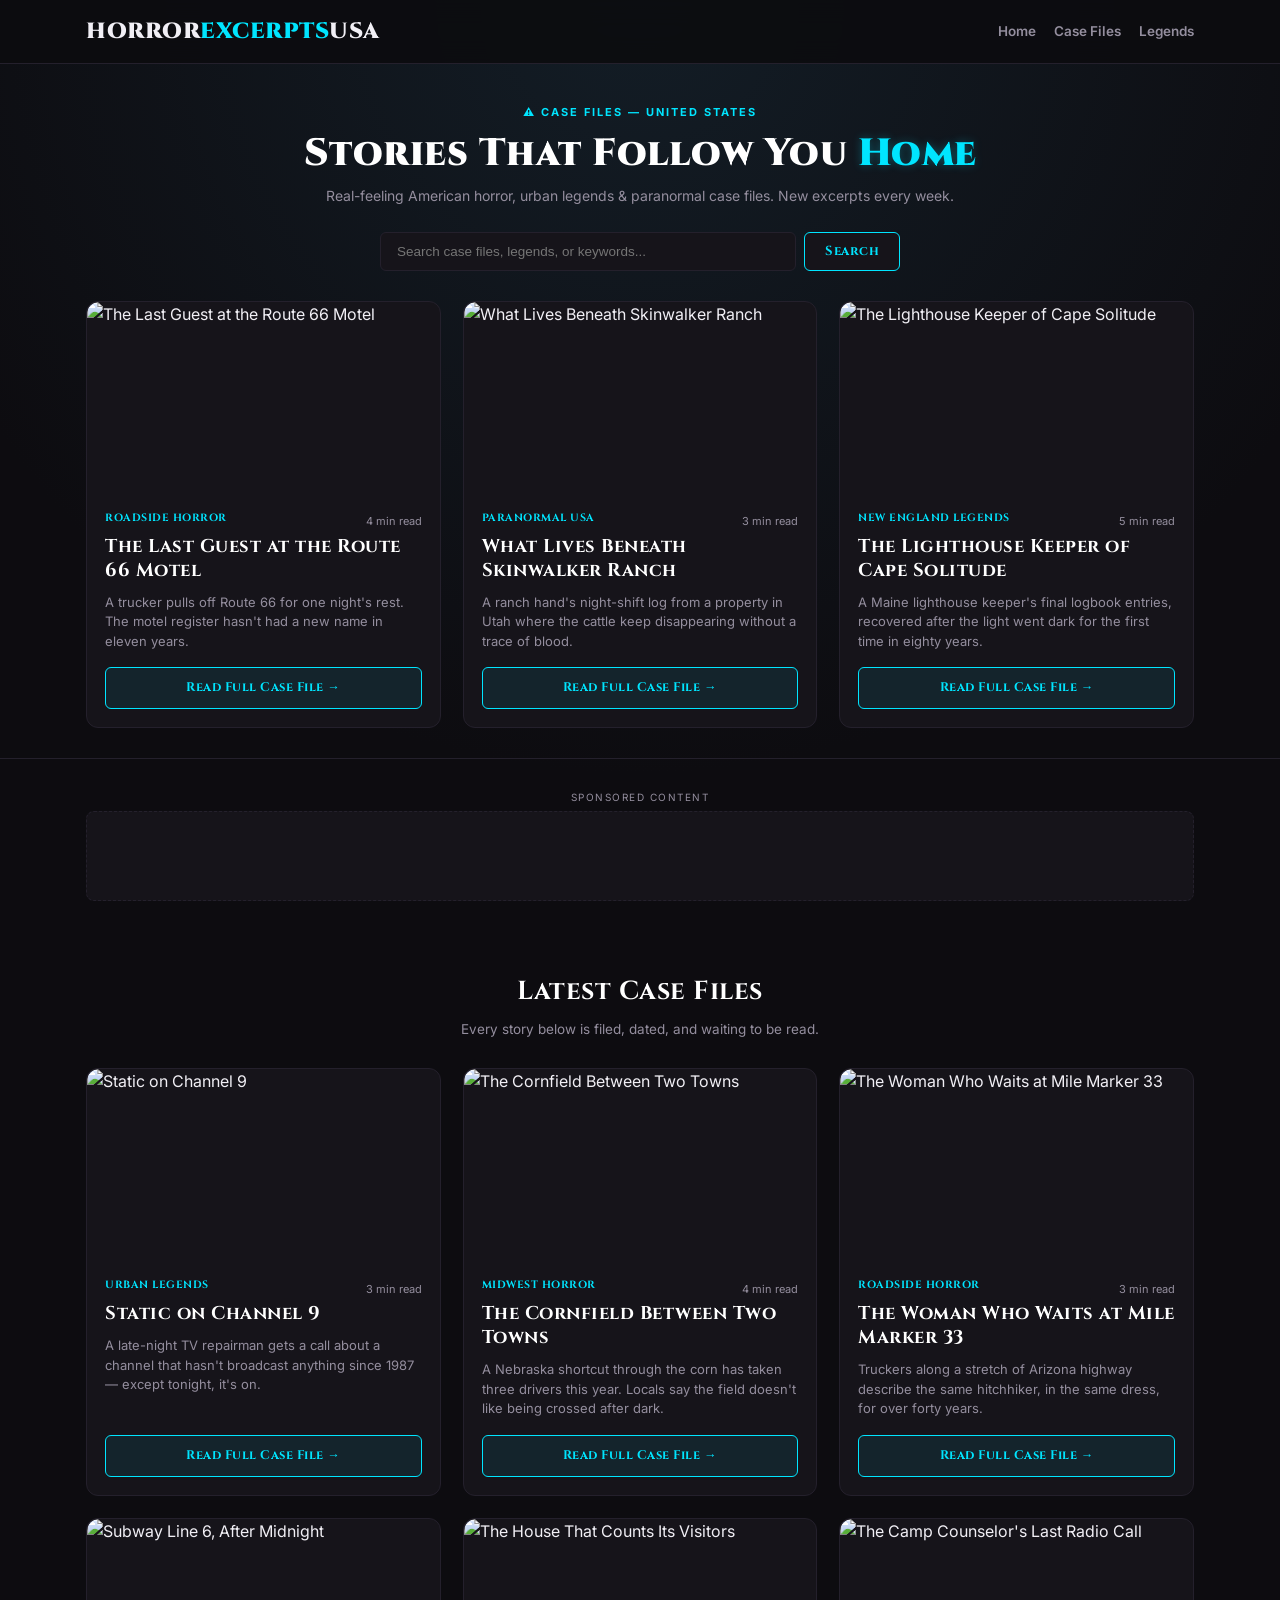
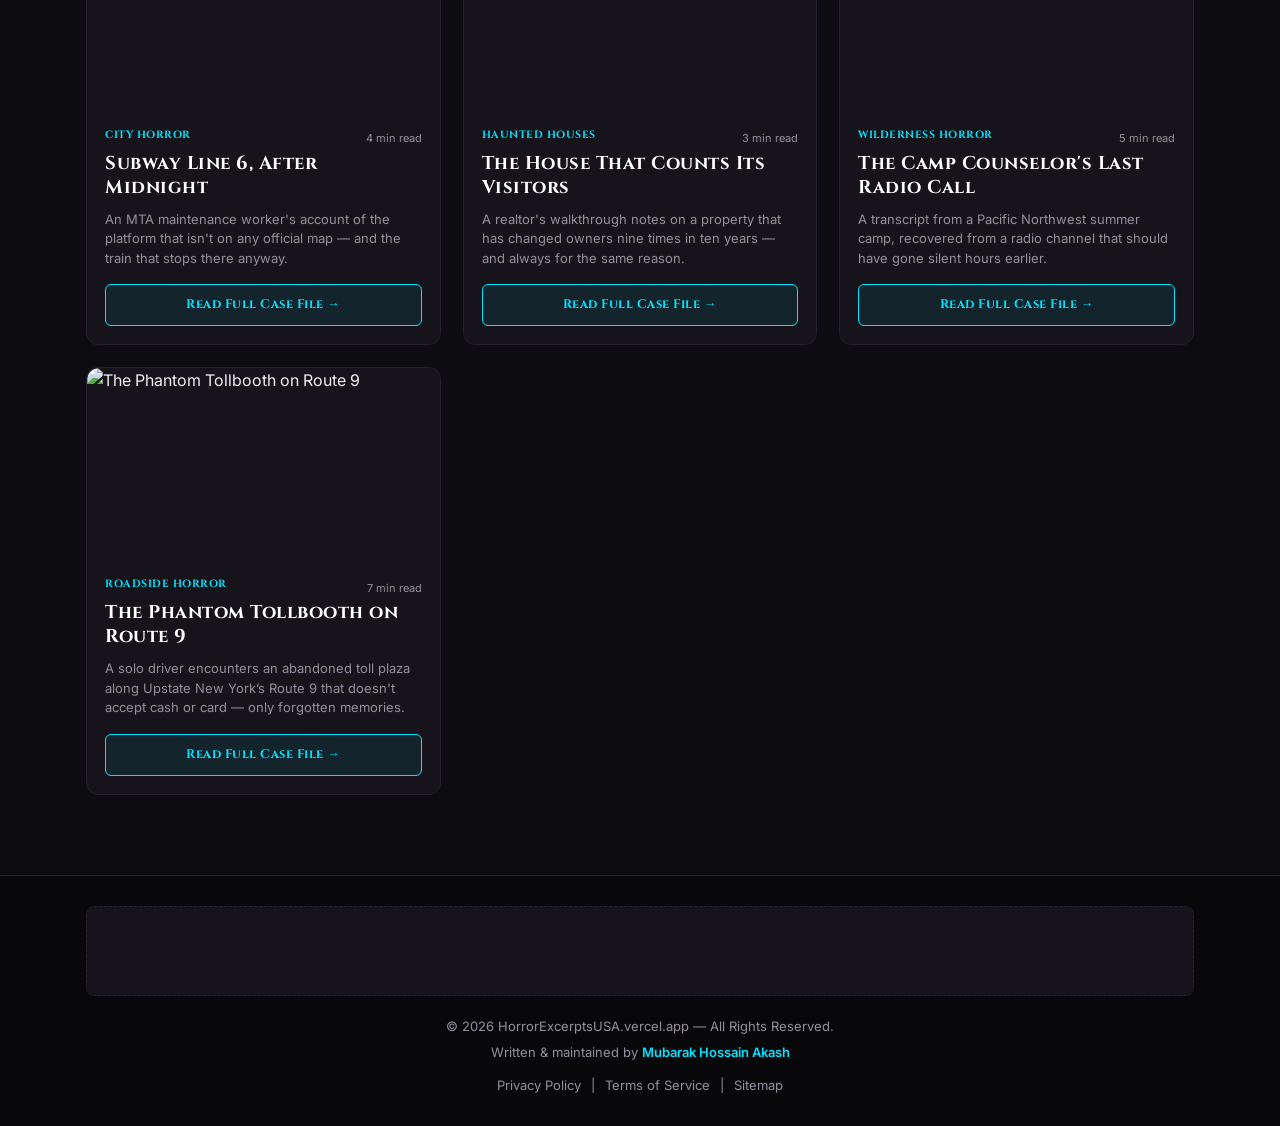
==== index.html @ 47d0366e "Add files via upload" ====
<!DOCTYPE html>
<html lang="en">

<head>
    <meta charset="UTF-8">
    <meta name="viewport" content="width=device-width, initial-scale=1.0">
    <title>HorrorExcerptsUSA | True American Horror Stories & Urban Legends</title>
    <meta name="description"
        content="Real-feeling American horror stories, urban legends, and paranormal case files — from haunted highways to Skinwalker Ranch. New excerpts added weekly.">
    <meta name="keywords"
        content="horror stories USA, American urban legends, scary stories, true horror, paranormal stories, creepy stories USA, haunted places America">
    <meta name="robots" content="index, follow">
    <link rel="canonical" href="https://horrorexcerptsusa.vercel.app/">

    <!-- Open Graph / Social SEO -->
    <meta property="og:type" content="website">
    <meta property="og:title" content="HorrorExcerptsUSA — True American Horror Stories">
    <meta property="og:description"
        content="Haunted highways, vanished campers, and case files from the darkest corners of the USA. Read at your own risk.">
    <meta property="og:image" content="https://images.unsplash.com/photo-1509316785289-025f5b846b35?w=1200">
    <meta property="og:url" content="https://horrorexcerptsusa.vercel.app/">
    <meta name="twitter:card" content="summary_large_image">

    <!-- Structured data for SEO -->
    <script type="application/ld+json">
    {
        "@context": "https://schema.org",
        "@type": "WebSite",
        "name": "HorrorExcerptsUSA",
        "url": "https://horrorexcerptsusa.vercel.app/",
        "author": { "@type": "Person", "name": "Mubarak Hossain Akash" }
    }
    </script>

    <link rel="stylesheet" href="style.css">
</head>

<body>

    <!-- Header / Navbar -->
    <header class="navbar">
        <div class="container navbar-container">
            <a href="index.html" class="logo">Horror<span>Excerpts</span>USA</a>
            <nav class="nav-links">
                <a href="index.html">Home</a>
                <a href="#posts">Case Files</a>
                <a href="#posts">Legends</a>
            </nav>
        </div>
    </header>

    <!-- Hero Section -->
    <section class="hero-section">
        <div class="container">
            <span class="eyebrow">⚠ CASE FILES — UNITED STATES</span>
            <h1 class="hero-title">Stories That Follow You <span class="accent">Home</span></h1>
            <p class="hero-subtitle">Real-feeling American horror, urban legends & paranormal case files. New excerpts
                every week.</p>

            <!-- Responsive Search Bar Section -->
            <div class="search-box">
                <input type="text" id="searchInput" placeholder="Search case files, legends, or keywords...">
                <button id="searchBtn" class="search-btn">Search</button>
            </div>

            <!-- Hero Grid (Dynamically Filled via JS) -->
            <div id="hero-slots" class="hero-grid"></div>
        </div>
    </section>

    <!-- Ad / Sponsor Slot Top -->
    <div class="container ad-wrapper">
        <span class="ad-label">SPONSORED CONTENT</span>
        <div id="ad-native-banner" class="ad-box">
            <script async="async" data-cfasync="false"
                src="https://pl30646345.effectivecpmnetwork.com/0c7dfbb7c011648000563c5aeb262767/invoke.js"></script>
            <div id="container-0c7dfbb7c011648000563c5aeb262767"></div>
        </div>
    </div>

    <!-- Main Posts Section -->
    <section id="posts" class="main-posts">
        <div class="container">
            <h2 class="section-title">Latest Case Files</h2>
            <p class="section-sub">Every story below is filed, dated, and waiting to be read.</p>
            <div id="main-post-grid" class="post-grid"></div>
        </div>
    </section>

    <!-- Footer -->
    <footer>
        <div class="container">
            <!-- Ad Slot inside Footer Wrapper -->
            <div class="ad-wrapper" style="margin: 0 0 20px 0;">
                <div class="ad-box">
                    <script>
                        atOptions = {
                            'key': '97b5386609abbb693800693031f9fd2c',
                            'format': 'iframe',
                            'height': 90,
                            'width': 728,
                            'params': {}
                        };
                    </script>
                    <script
                        src="https://www.highperformanceformat.com/97b5386609abbb693800693031f9fd2c/invoke.js"></script>
                </div>
            </div>

            <p>&copy; 2026 HorrorExcerptsUSA.vercel.app — All Rights Reserved.</p>
            <p style="margin-top:6px;">Written & maintained by <span class="author-credit">Mubarak Hossain Akash</span>
            </p>

            <div class="footer-links">
                <a href="privacy-policy.html">Privacy Policy</a> |
                <a href="terms.html">Terms of Service</a> |
                <a href="sitemap.xml">Sitemap</a>
            </div>
        </div>
    </footer>

    <script src="script.js"></script>
</body>

</html>
---- style.css ----
/* ==========================================================================
   HorrorExcerptsUSA — Cinefreak Inspired Deep Dark Theme (Cyan Accent)
   Author: Mubarak Hossain Akash
   ========================================================================== */

@import url('https://fonts.googleapis.com/css2?family=Cinzel:wght@600;700;900&family=Inter:wght@300;400;600&display=swap');

:root {
    --bg-dark: #0d0c10;
    /* Deep midnight charcoal background */
    --bg-card: #16141a;
    /* Premium card tone */
    --bg-card-hover: #201c26;
    /* Hover effect background */
    --blood-red: #00e5ff;
    /* Bright Cyan Accent */
    --blood-glow: #00e5ff;
    /* Glow Cyan */
    --text-primary: #f1eff5;
    /* High contrast readable text */
    --text-muted: #948e9e;
    /* Muted gray for metadata */
    --border-color: #24202c;
    /* Subtle dark border */
}

* {
    box-sizing: border-box;
    margin: 0;
    padding: 0;
}

html,
body {
    width: 100%;
    max-width: 100%;
    overflow-x: hidden;
    /* Prevents unwanted side scroll on mobile */
    scroll-behavior: smooth;
}

body {
    font-family: 'Inter', -apple-system, BlinkMacSystemFont, sans-serif;
    background-color: var(--bg-dark);
    background-image: radial-gradient(circle at 50% 0%, #131d26 0%, var(--bg-dark) 70%);
    background-attachment: fixed;
    color: var(--text-primary);
    line-height: 1.6;
}

.container {
    width: 100%;
    max-width: 1140px;
    margin: 0 auto;
    padding: 0 16px;
}

h1,
h2,
h3,
.logo,
.badge,
.read-btn,
.search-btn {
    font-family: 'Cinzel', serif;
    letter-spacing: 0.5px;
}

/* ==========================================================================
   Navbar
   ========================================================================== */
.navbar {
    background: rgba(13, 12, 16, 0.92);
    backdrop-filter: blur(12px);
    border-bottom: 1px solid var(--border-color);
    padding: 14px 0;
    position: sticky;
    top: 0;
    z-index: 100;
}

.navbar-container {
    display: flex;
    justify-content: space-between;
    align-items: center;
    flex-wrap: wrap;
    gap: 12px;
}

.logo {
    font-size: 22px;
    font-weight: 900;
    color: var(--text-primary);
    text-decoration: none;
    text-transform: uppercase;
}

.logo span {
    color: var(--blood-red);
}

.nav-links {
    display: flex;
    gap: 18px;
}

.nav-links a,
.back-btn {
    color: var(--text-muted);
    text-decoration: none;
    font-size: 13.5px;
    font-weight: 600;
    transition: color 0.2s ease;
}

.nav-links a:hover,
.back-btn:hover {
    color: var(--blood-glow);
}

/* ==========================================================================
   Hero Section & Search Bar
   ========================================================================== */
.hero-section {
    padding: 40px 0 30px;
    background: transparent;
    border-bottom: 1px solid var(--border-color);
}

.eyebrow {
    display: block;
    text-align: center;
    color: var(--blood-red);
    font-size: 11px;
    font-weight: 700;
    letter-spacing: 2px;
    margin-bottom: 10px;
}

.hero-title {
    font-size: 38px;
    font-weight: 900;
    color: #ffffff;
    text-align: center;
    line-height: 1.15;
}

.hero-title .accent {
    color: var(--blood-red);
    text-shadow: 0 0 10px rgba(0, 229, 255, 0.3);
}

.hero-subtitle {
    text-align: center;
    font-size: 14px;
    color: var(--text-muted);
    margin: 10px 0 24px;
}

.search-box {
    max-width: 520px;
    margin: 0 auto 30px;
    display: flex;
    gap: 8px;
    width: 100%;
}

.search-box input {
    flex: 1;
    padding: 11px 16px;
    background: var(--bg-card);
    border: 1px solid var(--border-color);
    color: var(--text-primary);
    border-radius: 6px;
    font-size: 13.5px;
    outline: none;
    transition: border-color 0.2s;
}

.search-box input:focus {
    border-color: var(--blood-red);
}

.search-btn {
    padding: 0 20px;
    background: var(--bg-card);
    color: var(--blood-red);
    border: 1px solid var(--blood-red);
    border-radius: 6px;
    cursor: pointer;
    font-size: 13px;
    font-weight: 700;
    transition: background 0.2s, color 0.2s;
}

.search-btn:hover {
    background: var(--blood-red);
    color: #000;
}

/* ==========================================================================
   Ads / Sponsor Slot (Responsive Fixes)
   ========================================================================== */
.ad-wrapper {
    margin: 30px auto;
    text-align: center;
    width: 100%;
    overflow: hidden;
}

.ad-label {
    font-size: 10px;
    color: var(--text-muted);
    letter-spacing: 1.5px;
    margin-bottom: 6px;
    display: block;
}

.ad-box {
    background: var(--bg-card);
    border: 1px dashed var(--border-color);
    padding: 12px;
    border-radius: 8px;
    display: flex;
    justify-content: center;
    align-items: center;
    min-height: 90px;
    max-width: 100%;
    overflow-x: auto;
    /* Screen-overflow fix for Adsterra 728px banners */
}

.ad-box iframe {
    max-width: 100% !important;
}

/* ==========================================================================
   Cards & Grid Layout
   ========================================================================== */
.main-posts {
    padding: 40px 0;
}

.section-title {
    font-size: 26px;
    color: #ffffff;
    text-align: center;
    margin-bottom: 6px;
}

.section-sub {
    text-align: center;
    color: var(--text-muted);
    font-size: 13.5px;
    margin-bottom: 28px;
}

.hero-grid,
.post-grid {
    display: grid;
    grid-template-columns: repeat(auto-fill, minmax(280px, 1fr));
    gap: 22px;
}

.card {
    background: var(--bg-card);
    border: 1px solid var(--border-color);
    border-radius: 12px;
    overflow: hidden;
    display: flex;
    flex-direction: column;
    transition: transform 0.25s ease, border-color 0.25s ease, box-shadow 0.25s ease;
}

.card:hover {
    transform: translateY(-5px);
    border-color: rgba(0, 229, 255, 0.5);
    box-shadow: 0 12px 25px rgba(0, 0, 0, 0.8), 0 0 18px rgba(0, 229, 255, 0.15);
}

.card-img-wrap {
    width: 100%;
    height: 190px;
    overflow: hidden;
    position: relative;
}

.card-img {
    width: 100%;
    height: 100%;
    object-fit: cover;
    border-radius: 12px 12px 0 0;
    transition: transform 0.3s ease;
}

.card:hover .card-img {
    transform: scale(1.05);
}

.card-body {
    padding: 18px;
    flex-grow: 1;
    display: flex;
    flex-direction: column;
    justify-content: space-between;
}

.badge {
    display: inline-block;
    color: var(--blood-red);
    font-size: 10.5px;
    font-weight: 700;
    text-transform: uppercase;
    margin-bottom: 8px;
}

.card-title {
    font-size: 18.5px;
    font-weight: 700;
    color: #ffffff;
    line-height: 1.3;
    margin-bottom: 10px;
}

.card-summary {
    font-size: 13px;
    color: var(--text-muted);
    margin-bottom: 16px;
    line-height: 1.5;
}

.read-btn {
    display: block;
    width: 100%;
    text-align: center;
    background: rgba(0, 229, 255, 0.08);
    color: var(--blood-glow);
    padding: 10px 0;
    border: 1px solid var(--blood-red);
    border-radius: 6px;
    text-decoration: none;
    font-size: 12.5px;
    font-weight: 700;
    transition: background 0.2s, color 0.2s;
}

.card:hover .read-btn {
    background: var(--blood-red);
    color: #000;
}

/* ==========================================================================
   Article Page
   ========================================================================== */
.article-container {
    max-width: 740px;
    padding: 40px 16px;
}

.article-title {
    font-size: 34px;
    line-height: 1.2;
    color: #ffffff;
    margin-bottom: 12px;
}

.article-meta {
    font-size: 13px;
    color: var(--text-muted);
    margin-bottom: 24px;
}

.article-banner {
    width: 100%;
    height: 360px;
    object-fit: cover;
    border-radius: 12px;
    margin-bottom: 24px;
    border: 1px solid var(--border-color);
}

.article-body {
    font-size: 16.5px;
    line-height: 1.8;
    color: var(--text-primary);
}

.article-body p {
    margin-bottom: 20px;
}

.article-body h2 {
    font-size: 22px;
    color: var(--blood-glow);
    margin: 32px 0 12px;
}

.warning-tag {
    display: inline-block;
    background: rgba(0, 229, 255, 0.1);
    color: var(--blood-glow);
    border: 1px solid var(--blood-red);
    padding: 4px 12px;
    font-size: 12px;
    font-weight: 700;
    border-radius: 4px;
    margin-bottom: 20px;
}

/* ==========================================================================
   Footer
   ========================================================================== */
footer {
    background: #08070a;
    border-top: 1px solid var(--border-color);
    padding: 30px 0;
    text-align: center;
    font-size: 13px;
    color: var(--text-muted);
    margin-top: 40px;
}

footer .author-credit {
    color: var(--blood-red);
    font-weight: 600;
}

.footer-links {
    margin-top: 12px;
}

.footer-links a {
    color: var(--text-muted);
    text-decoration: none;
    margin: 0 6px;
}

.footer-links a:hover {
    color: #ffffff;
}

/* ==========================================================================
   Responsive Queries (Mobile First Fixes)
   ========================================================================== */
@media (max-width: 600px) {
    .hero-title {
        font-size: 28px;
    }

    .article-title {
        font-size: 24px;
    }

    .article-banner {
        height: 220px;
    }

    .hero-grid,
    .post-grid {
        grid-template-columns: 1fr;
    }

    .navbar-container {
        justify-content: center;
        text-align: center;
    }

    .search-box {
        flex-direction: row;
    }
}
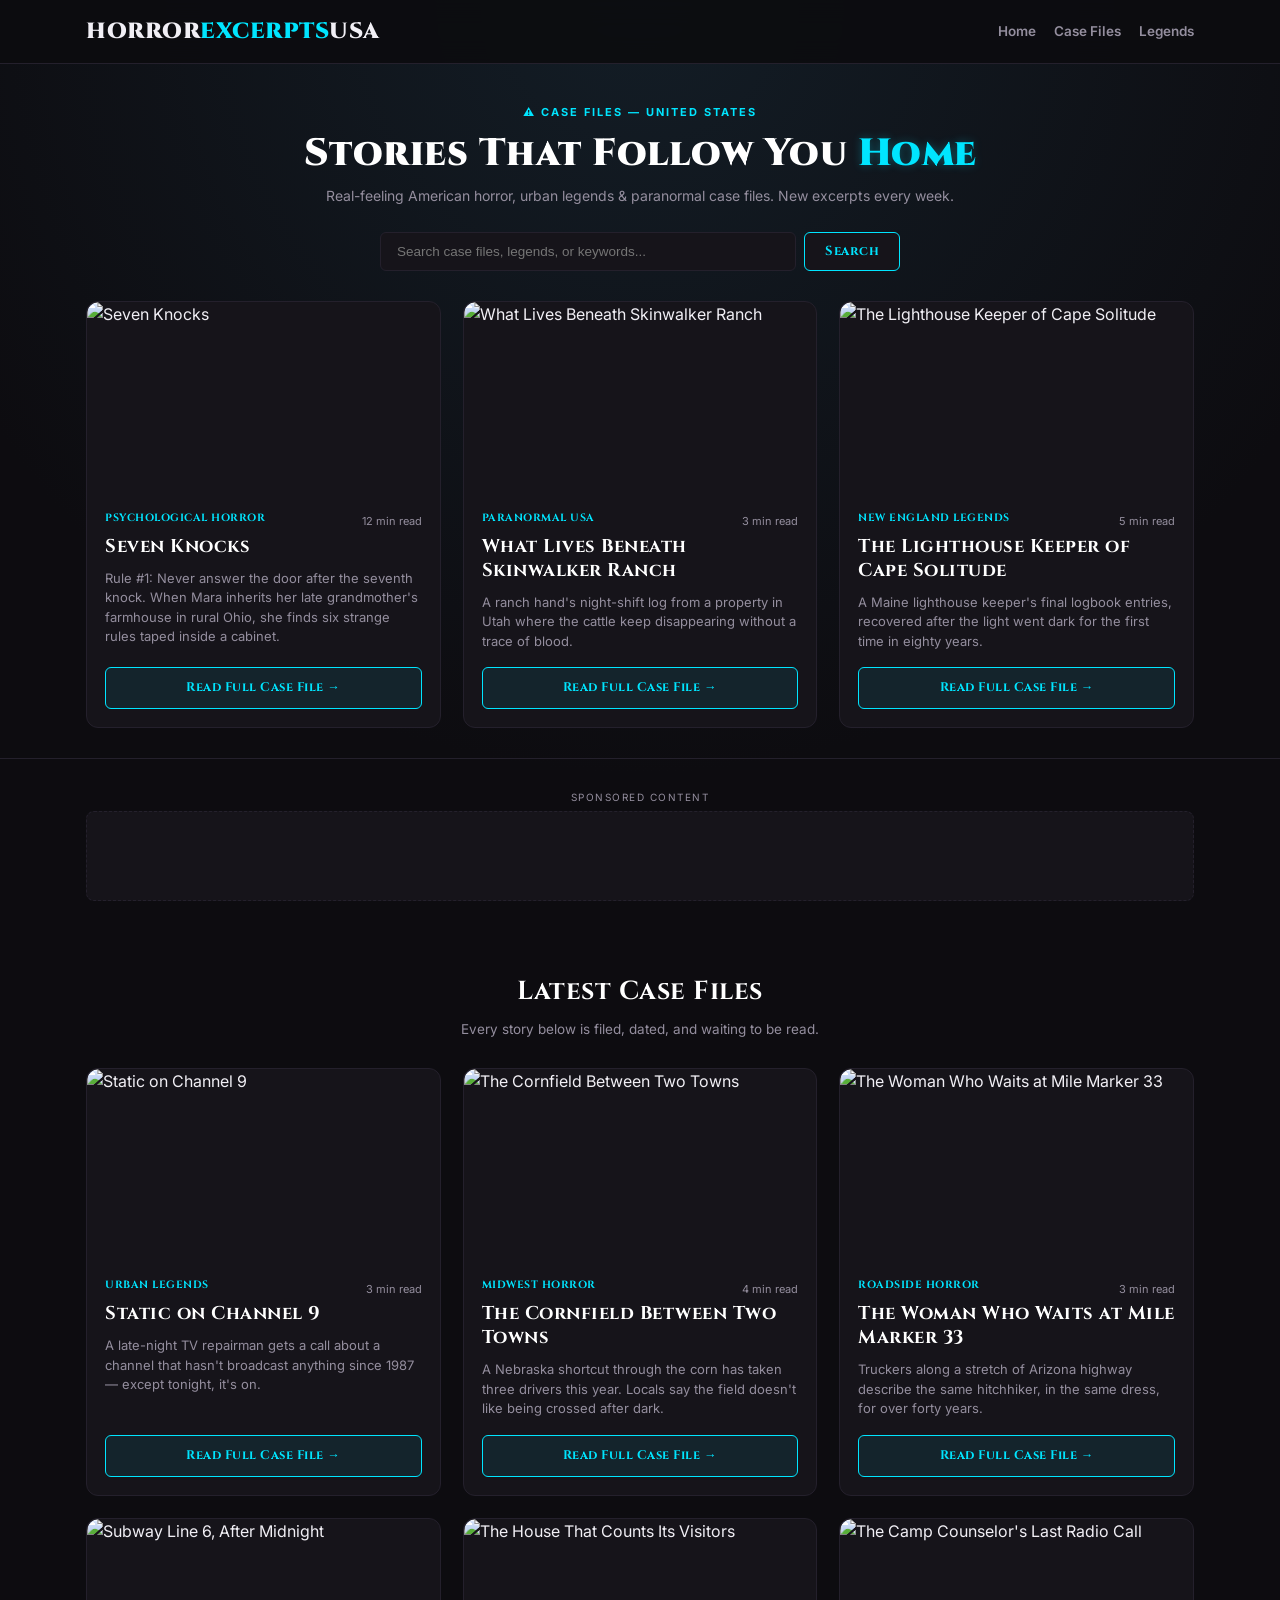
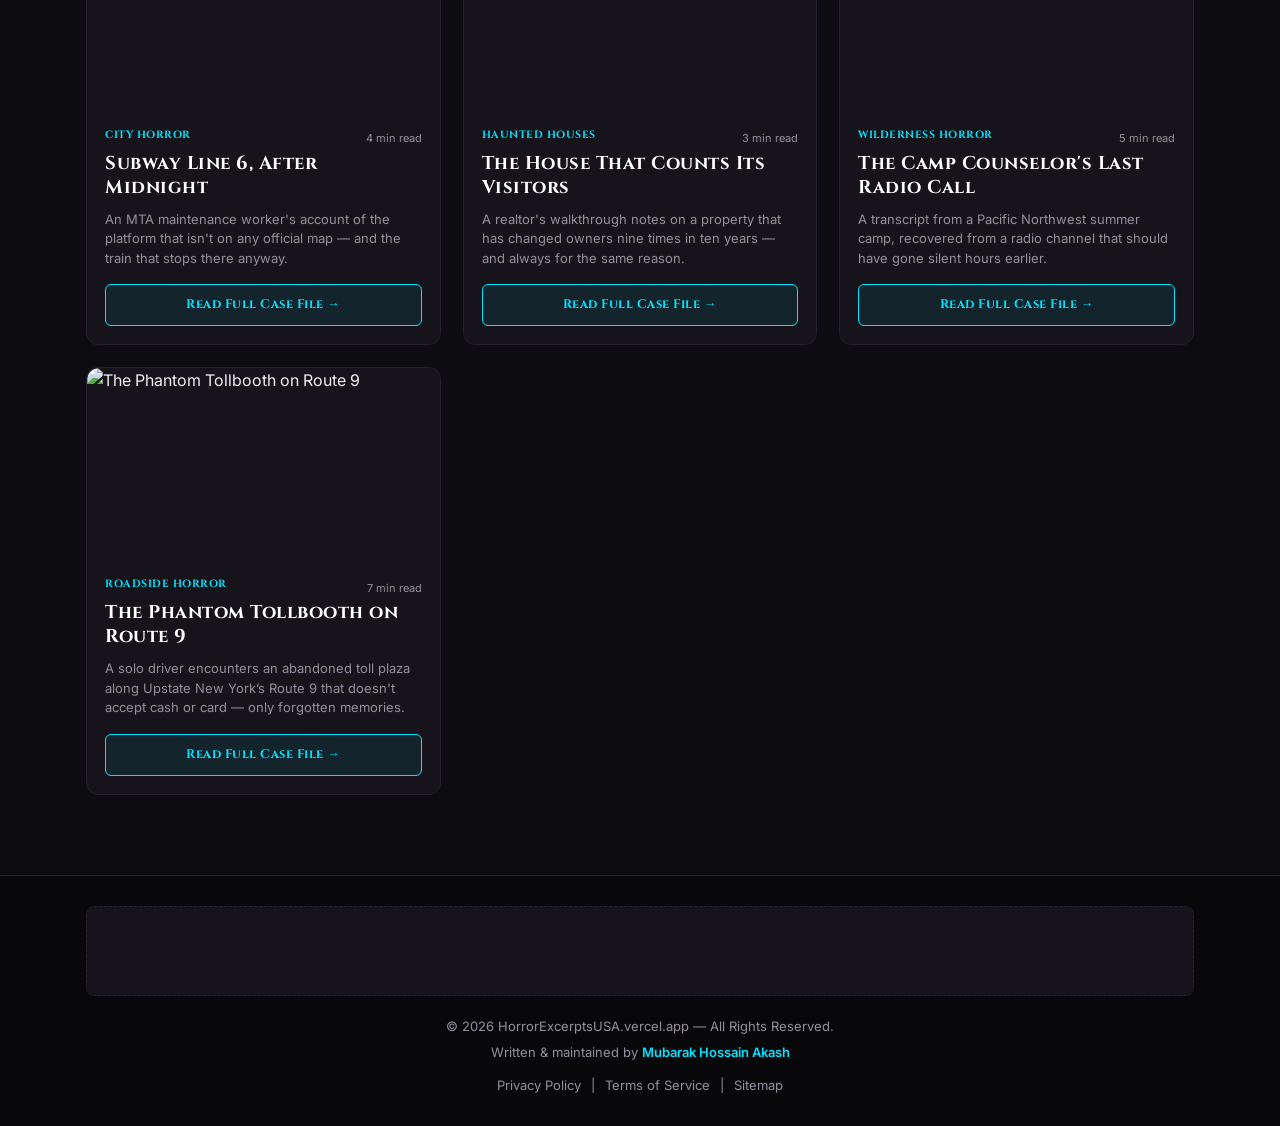
==== commit 4464d87c: "Update index.html" ====
--- a/index.html
+++ b/index.html
@@ -54,12 +54,11 @@
         <div class="container">
             <span class="eyebrow">⚠ CASE FILES — UNITED STATES</span>
             <h1 class="hero-title">Stories That Follow You <span class="accent">Home</span></h1>
-            <p class="hero-subtitle">Real-feeling American horror, urban legends & paranormal case files. New excerpts
-                every week.</p>
+            <p class="hero-subtitle">Real-feeling American horror, urban legends & paranormal case files. New excerpts every week.</p>
 
             <!-- Responsive Search Bar Section -->
             <div class="search-box">
-                <input type="text" id="searchInput" placeholder="Search case files, legends, or keywords...">
+                <input type="text" id="searchInput" placeholder="Search case files, legends, or keywords..." aria-label="Search case files">
                 <button id="searchBtn" class="search-btn">Search</button>
             </div>
 
@@ -102,14 +101,12 @@
                             'params': {}
                         };
                     </script>
-                    <script
-                        src="https://www.highperformanceformat.com/97b5386609abbb693800693031f9fd2c/invoke.js"></script>
+                    <script src="https://www.highperformanceformat.com/97b5386609abbb693800693031f9fd2c/invoke.js"></script>
                 </div>
             </div>
 
             <p>&copy; 2026 HorrorExcerptsUSA.vercel.app — All Rights Reserved.</p>
-            <p style="margin-top:6px;">Written & maintained by <span class="author-credit">Mubarak Hossain Akash</span>
-            </p>
+            <p style="margin-top:6px;">Written & maintained by <span class="author-credit">Mubarak Hossain Akash</span></p>
 
             <div class="footer-links">
                 <a href="privacy-policy.html">Privacy Policy</a> |
@@ -119,7 +116,7 @@
         </div>
     </footer>
 
-    <script src="script.js"></script>
+    <script src="script.js" defer></script>
 </body>
 
-</html>+</html>
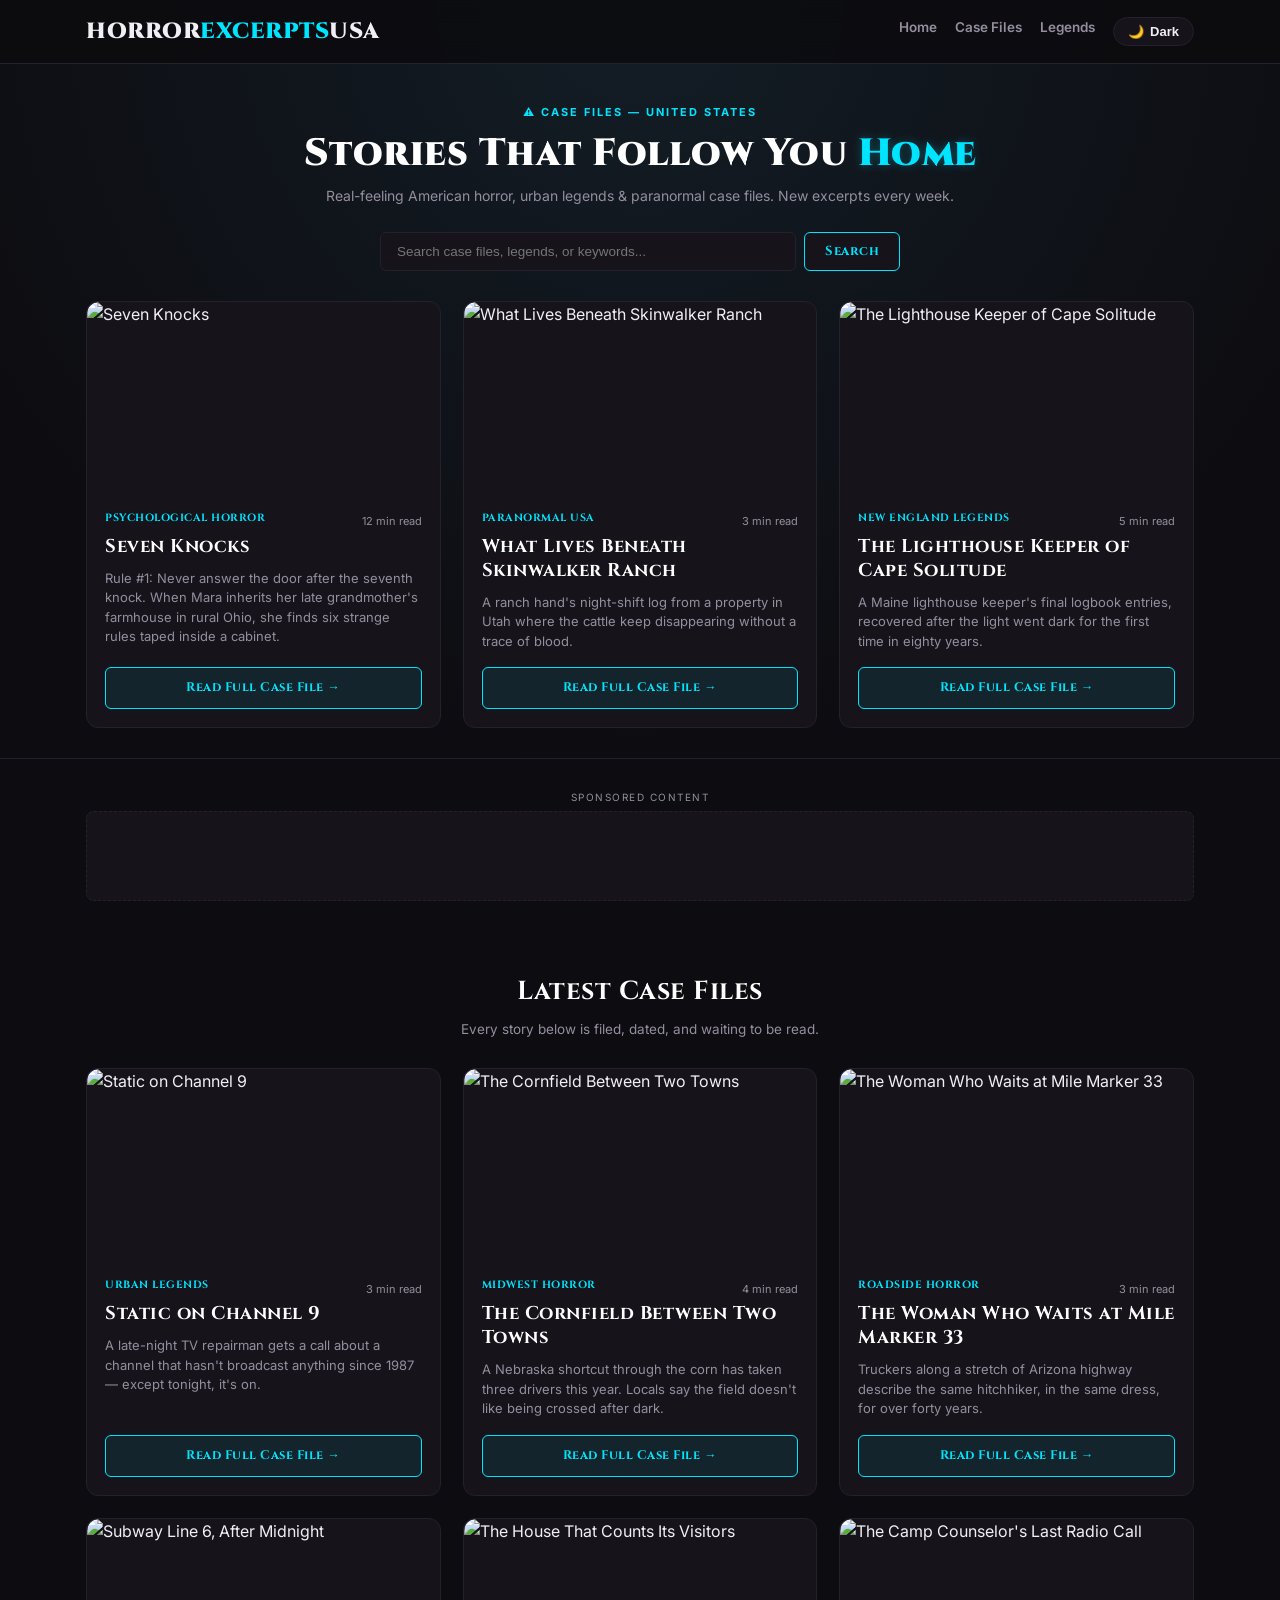
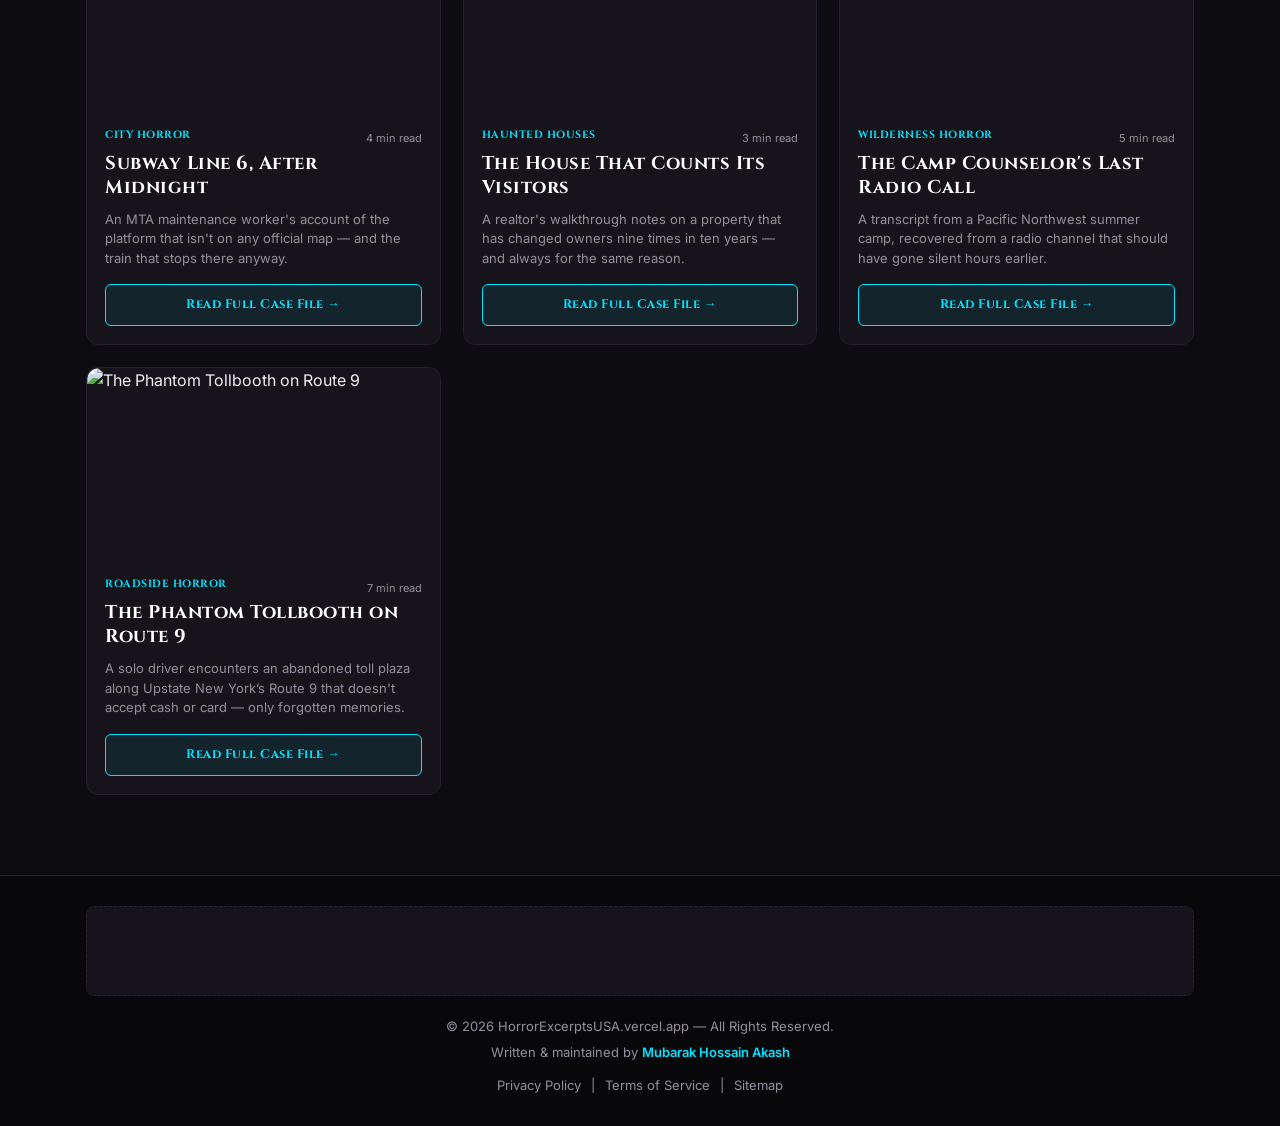
==== commit ec2e8263: "Update index.html" ====
--- a/index.html
+++ b/index.html
@@ -20,6 +20,7 @@
     <meta property="og:image" content="https://images.unsplash.com/photo-1509316785289-025f5b846b35?w=1200">
     <meta property="og:url" content="https://horrorexcerptsusa.vercel.app/">
     <meta name="twitter:card" content="summary_large_image">
+    <meta name="google-site-verification" content="Bphbn73cAjkp2gAhcy68LPHkNEBX9odquQ4jRBgZzSY" />
 
     <!-- Structured data for SEO -->
     <script type="application/ld+json">
@@ -45,6 +46,10 @@
                 <a href="index.html">Home</a>
                 <a href="#posts">Case Files</a>
                 <a href="#posts">Legends</a>
+                <!-- Dark / Light Theme Toggle Button -->
+                <button id="themeToggleBtn" class="theme-btn" aria-label="Toggle Theme">
+                    <span id="themeIcon">🌙</span> <span id="themeText">Dark</span>
+                </button>
             </nav>
         </div>
     </header>
--- a/style.css
+++ b/style.css
@@ -6,22 +6,14 @@
 @import url('https://fonts.googleapis.com/css2?family=Cinzel:wght@600;700;900&family=Inter:wght@300;400;600&display=swap');
 
 :root {
-    --bg-dark: #0d0c10;
-    /* Deep midnight charcoal background */
-    --bg-card: #16141a;
-    /* Premium card tone */
-    --bg-card-hover: #201c26;
-    /* Hover effect background */
-    --blood-red: #00e5ff;
-    /* Bright Cyan Accent */
-    --blood-glow: #00e5ff;
-    /* Glow Cyan */
-    --text-primary: #f1eff5;
-    /* High contrast readable text */
-    --text-muted: #948e9e;
-    /* Muted gray for metadata */
-    --border-color: #24202c;
-    /* Subtle dark border */
+    --bg-dark: #0d0c10;          /* Deep midnight charcoal background */
+    --bg-card: #16141a;          /* Premium card tone */
+    --bg-card-hover: #201c26;    /* Hover effect background */
+    --blood-red: #00e5ff;        /* Bright Cyan Accent */
+    --blood-glow: #00e5ff;       /* Glow Cyan */
+    --text-primary: #f1eff5;     /* High contrast readable text */
+    --text-muted: #948e9e;       /* Muted gray for metadata */
+    --border-color: #24202c;     /* Subtle dark border */
 }
 
 * {
@@ -34,8 +26,7 @@
 body {
     width: 100%;
     max-width: 100%;
-    overflow-x: hidden;
-    /* Prevents unwanted side scroll on mobile */
+    overflow-x: hidden;         /* Prevents unwanted side scroll on mobile */
     scroll-behavior: smooth;
 }
 
@@ -227,7 +218,6 @@
     min-height: 90px;
     max-width: 100%;
     overflow-x: auto;
-    /* Screen-overflow fix for Adsterra 728px banners */
 }
 
 .ad-box iframe {
@@ -349,9 +339,7 @@
     color: #000;
 }
 
-/* ==========================================================================
-   Article Page
-   ========================================================================== */
+/* Article Styling */
 .article-container {
     max-width: 740px;
     padding: 40px 16px;
@@ -393,6 +381,22 @@
     font-size: 22px;
     color: var(--blood-glow);
     margin: 32px 0 12px;
+}
+
+.article-body blockquote {
+    background: rgba(0, 229, 255, 0.05);
+    border-left: 3px solid var(--blood-red);
+    padding: 16px 20px;
+    margin: 20px 0;
+    border-radius: 0 8px 8px 0;
+}
+
+.article-body ul {
+    margin: 16px 0 24px 20px;
+}
+
+.article-body li {
+    margin-bottom: 8px;
 }
 
 .warning-tag {
@@ -407,9 +411,7 @@
     margin-bottom: 20px;
 }
 
-/* ==========================================================================
-   Footer
-   ========================================================================== */
+/* Footer Styling */
 footer {
     background: #08070a;
     border-top: 1px solid var(--border-color);
@@ -439,9 +441,7 @@
     color: #ffffff;
 }
 
-/* ==========================================================================
-   Responsive Queries (Mobile First Fixes)
-   ========================================================================== */
+/* Responsive Queries */
 @media (max-width: 600px) {
     .hero-title {
         font-size: 28px;
@@ -468,4 +468,61 @@
     .search-box {
         flex-direction: row;
     }
-}+}
+/* ==========================================================================
+   Theme Toggle Button & Light Mode Theme
+   ========================================================================== */
+.theme-btn {
+    background: var(--bg-card);
+    color: var(--text-primary);
+    border: 1px solid var(--border-color);
+    padding: 6px 14px;
+    border-radius: 20px;
+    cursor: pointer;
+    font-size: 13px;
+    font-weight: 600;
+    display: flex;
+    align-items: center;
+    gap: 6px;
+    transition: all 0.25s ease;
+}
+
+.theme-btn:hover {
+    border-color: var(--blood-red);
+    transform: scale(1.05);
+}
+
+/* Light Mode Overrides (যখন <body> ট্যাগে light-mode ক্লাস আসবে) */
+body.light-mode {
+    --bg-dark: #f4f4f7;
+    --bg-card: #ffffff;
+    --bg-card-hover: #e9e8f0;
+    --text-primary: #121016;
+    --text-muted: #524d5e;
+    --border-color: #d8d4e2;
+    background-image: radial-gradient(circle at 50% 0%, #e0e8f0 0%, #f4f4f7 70%);
+}
+
+body.light-mode .navbar {
+    background: rgba(244, 244, 247, 0.92);
+}
+
+body.light-mode .hero-title,
+body.light-mode .section-title,
+body.light-mode .card-title,
+body.light-mode .article-title {
+    color: #121016;
+}
+
+body.light-mode .read-btn,
+body.light-mode .search-btn {
+    background: rgba(0, 180, 200, 0.12);
+    color: #007788;
+    border-color: #008899;
+}
+
+body.light-mode .read-btn:hover,
+body.light-mode .search-btn:hover {
+    background: #008899;
+    color: #ffffff;
+}
